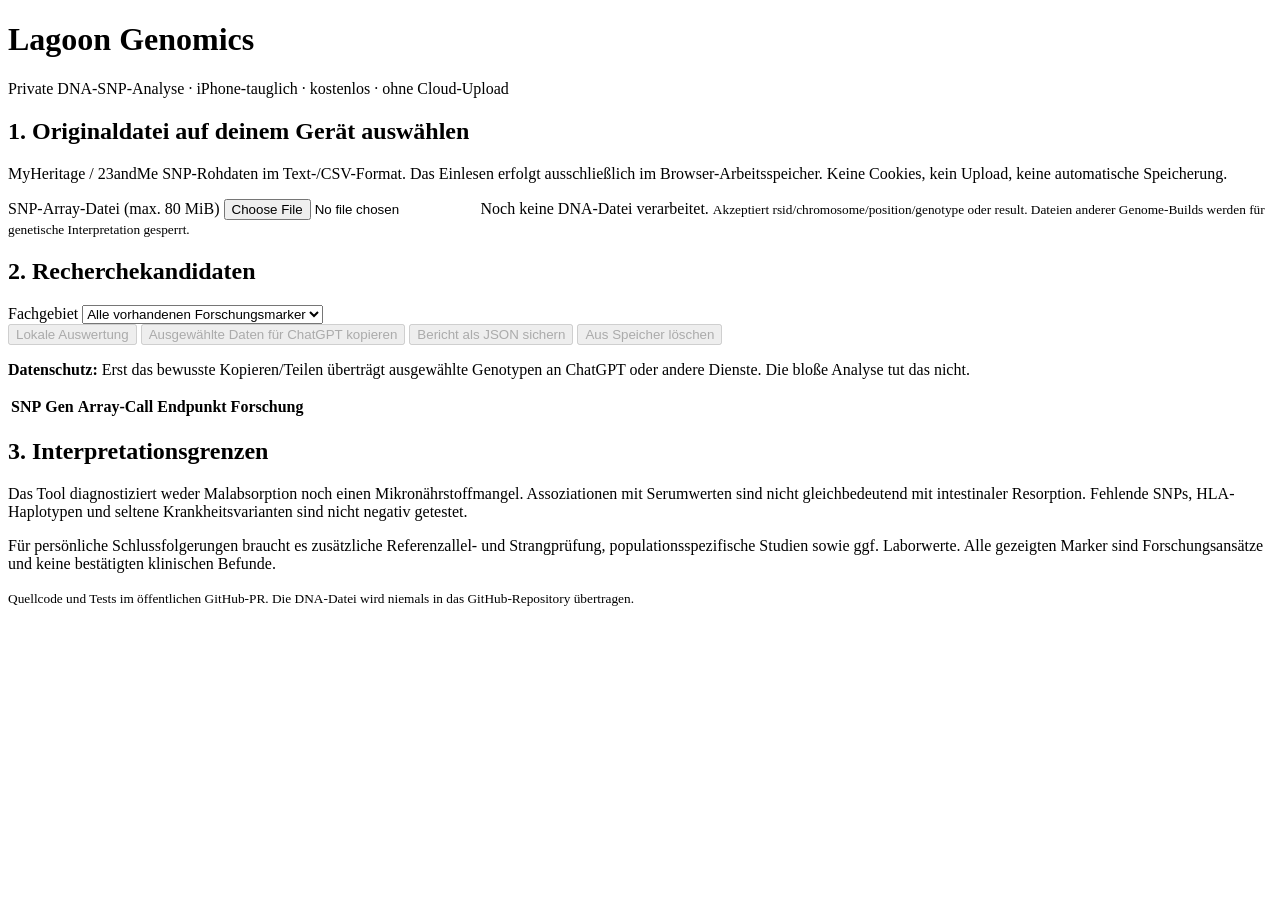
==== index.html @ 58104612 "Deploy isolated zero-cost, no-genotype, browser-only Lagoon DNA PWA site" ====
<!doctype html>
<html lang="de">
<head>
<meta charset="utf-8"><meta name="viewport" content="width=device-width, initial-scale=1, viewport-fit=cover">
<meta name="referrer" content="no-referrer"><meta name="color-scheme" content="light dark">
<meta http-equiv="Content-Security-Policy" content="default-src 'none'; script-src 'self'; style-src 'self'; connect-src 'none'; img-src 'self'; manifest-src 'self'; base-uri 'none'; form-action 'none'; object-src 'none'; frame-ancestors 'none'">
<title>Lagoon Genomics — private SNP Explorer</title>
<link rel="manifest" href="./manifest.webmanifest">
<style>
:root{font-family:system-ui,-apple-system,sans-serif;color-scheme:light dark}
*{box-sizing:border-box}body{max-width:850px;margin:auto;padding:16px 16px 80px;line-height:1.5}
h1{font-size:1.65rem;line-height:1.2}h2{font-size:1.12rem}
main{display:grid;gap:16px}.panel{border:1px solid #9997;border-radius:13px;padding:16px}
small,.sub{opacity:.78}label{display:block;margin:8px 0;font-weight:600}
button,select,input[type=file]{font:inherit;max-width:100%}button,select{padding:10px 12px;border-radius:8px;border:1px solid #9997}
button{cursor:pointer}button:disabled{opacity:.35}button.primary{background:#154d84;color:#fff;border-color:#154d84}
.actions{display:flex;flex-wrap:wrap;gap:8px;margin-top:12px}
output{display:block;white-space:pre-wrap;overflow-wrap:anywhere}
progress{width:100%;height:14px}ul{padding-left:20px}
table{width:100%;border-collapse:collapse;font-size:.89rem}
th,td{padding:9px 5px;border-bottom:1px solid #8885;text-align:left;overflow-wrap:anywhere}
table td:nth-child(1){font-family:ui-monospace,monospace}
.scroller{overflow-x:auto}th{font-weight:700}
.warn{border-left:4px solid #ba6b1d;padding-left:12px}
#notice{min-height:2em}a{color:inherit}
@media(prefers-color-scheme:dark){button.primary{background:#307cc2}}
</style>
</head>
<body>
<header><h1>Lagoon Genomics</h1><p class="sub">Private DNA-SNP-Analyse · iPhone-tauglich · kostenlos · ohne Cloud-Upload</p></header>
<main>
<section class="panel">
<h2>1. Originaldatei auf deinem Gerät auswählen</h2>
<p>MyHeritage / 23andMe SNP-Rohdaten im Text-/CSV-Format. Das Einlesen erfolgt ausschließlich im Browser-Arbeitsspeicher. Keine Cookies, kein Upload, keine automatische Speicherung.</p>
<label for="raw">SNP-Array-Datei (max. 80 MiB)</label>
<input id="raw" type="file" accept=".txt,.tsv,.csv,text/plain,text/csv">
<progress id="progress" value="0" max="100" hidden></progress>
<output id="notice" role="status" aria-live="polite">Noch keine DNA-Datei verarbeitet.</output>
<small>Akzeptiert rsid/chromosome/position/genotype oder result. Dateien anderer Genome-Builds werden für genetische Interpretation gesperrt.</small>
</section>
<section class="panel">
<h2>2. Recherchekandidaten</h2>
<label for="nutrient">Fachgebiet</label>
<select id="nutrient"><option value="all">Alle vorhandenen Forschungsmarker</option>
<option value="b12">Vitamin B12</option><option value="iron">Eisen</option>
<option value="vitamin_d">Vitamin D</option><option value="folate">Folat</option>
<option value="lactose">Laktase</option></select>
<div class="actions"><button class="primary" id="analyze" disabled>Lokale Auswertung</button>
<button id="copy" disabled>Ausgewählte Daten für ChatGPT kopieren</button>
<button id="save" disabled>Bericht als JSON sichern</button>
<button id="erase" disabled>Aus Speicher löschen</button></div>
<p class="warn"><strong>Datenschutz:</strong> Erst das bewusste Kopieren/Teilen überträgt ausgewählte Genotypen an ChatGPT oder andere Dienste. Die bloße Analyse tut das nicht.</p>
<output id="summary"></output>
<div class="scroller"><table><thead><tr><th>SNP</th><th>Gen</th><th>Array-Call</th><th>Endpunkt</th><th>Forschung</th></tr></thead>
<tbody id="results"></tbody></table></div>
</section>
<section class="panel">
<h2>3. Interpretationsgrenzen</h2>
<p>Das Tool diagnostiziert weder Malabsorption noch einen Mikronährstoffmangel. Assoziationen mit Serumwerten sind nicht gleichbedeutend mit intestinaler Resorption. Fehlende SNPs, HLA-Haplotypen und seltene Krankheitsvarianten sind nicht negativ getestet.</p>
<p>Für persönliche Schlussfolgerungen braucht es zusätzliche Referenzallel- und Strangprüfung, populationsspezifische Studien sowie ggf. Laborwerte. Alle gezeigten Marker sind Forschungsansätze und keine bestätigten klinischen Befunde.</p>
<small>Quellcode und Tests im öffentlichen GitHub-PR. Die DNA-Datei wird niemals in das GitHub-Repository übertragen.</small>
</section>
</main>
<script type="module" src="./app.js"></script>
</body></html>
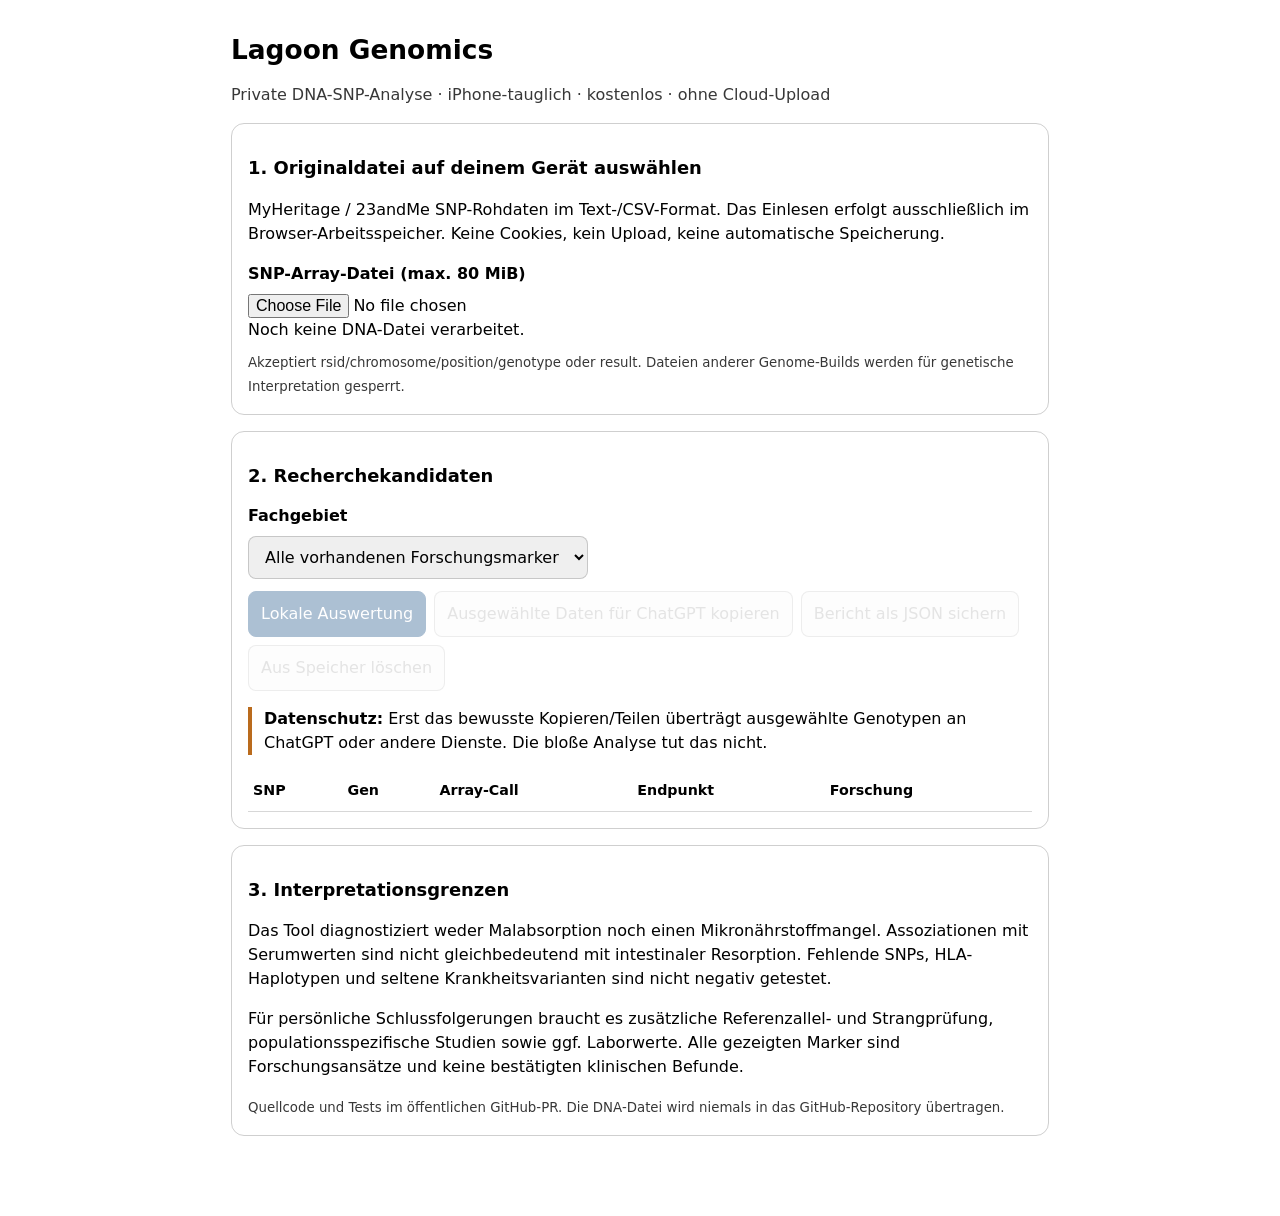
==== commit fc348bc0: "Publish CSP-correct private iPhone PWA assets only (no genotype data)" ====
--- a/index.html
+++ b/index.html
@@ -6,25 +6,7 @@
 <meta http-equiv="Content-Security-Policy" content="default-src 'none'; script-src 'self'; style-src 'self'; connect-src 'none'; img-src 'self'; manifest-src 'self'; base-uri 'none'; form-action 'none'; object-src 'none'; frame-ancestors 'none'">
 <title>Lagoon Genomics — private SNP Explorer</title>
 <link rel="manifest" href="./manifest.webmanifest">
-<style>
-:root{font-family:system-ui,-apple-system,sans-serif;color-scheme:light dark}
-*{box-sizing:border-box}body{max-width:850px;margin:auto;padding:16px 16px 80px;line-height:1.5}
-h1{font-size:1.65rem;line-height:1.2}h2{font-size:1.12rem}
-main{display:grid;gap:16px}.panel{border:1px solid #9997;border-radius:13px;padding:16px}
-small,.sub{opacity:.78}label{display:block;margin:8px 0;font-weight:600}
-button,select,input[type=file]{font:inherit;max-width:100%}button,select{padding:10px 12px;border-radius:8px;border:1px solid #9997}
-button{cursor:pointer}button:disabled{opacity:.35}button.primary{background:#154d84;color:#fff;border-color:#154d84}
-.actions{display:flex;flex-wrap:wrap;gap:8px;margin-top:12px}
-output{display:block;white-space:pre-wrap;overflow-wrap:anywhere}
-progress{width:100%;height:14px}ul{padding-left:20px}
-table{width:100%;border-collapse:collapse;font-size:.89rem}
-th,td{padding:9px 5px;border-bottom:1px solid #8885;text-align:left;overflow-wrap:anywhere}
-table td:nth-child(1){font-family:ui-monospace,monospace}
-.scroller{overflow-x:auto}th{font-weight:700}
-.warn{border-left:4px solid #ba6b1d;padding-left:12px}
-#notice{min-height:2em}a{color:inherit}
-@media(prefers-color-scheme:dark){button.primary{background:#307cc2}}
-</style>
+<link rel="stylesheet" href="./style.css">
 </head>
 <body>
 <header><h1>Lagoon Genomics</h1><p class="sub">Private DNA-SNP-Analyse · iPhone-tauglich · kostenlos · ohne Cloud-Upload</p></header>
--- a/style.css
+++ b/style.css
@@ -0,0 +1,18 @@
+
+:root{font-family:system-ui,-apple-system,sans-serif;color-scheme:light dark}
+*{box-sizing:border-box}body{max-width:850px;margin:auto;padding:16px 16px 80px;line-height:1.5}
+h1{font-size:1.65rem;line-height:1.2}h2{font-size:1.12rem}
+main{display:grid;gap:16px}.panel{border:1px solid #9997;border-radius:13px;padding:16px}
+small,.sub{opacity:.78}label{display:block;margin:8px 0;font-weight:600}
+button,select,input[type=file]{font:inherit;max-width:100%}button,select{padding:10px 12px;border-radius:8px;border:1px solid #9997}
+button{cursor:pointer}button:disabled{opacity:.35}button.primary{background:#154d84;color:#fff;border-color:#154d84}
+.actions{display:flex;flex-wrap:wrap;gap:8px;margin-top:12px}
+output{display:block;white-space:pre-wrap;overflow-wrap:anywhere}
+progress{width:100%;height:14px}ul{padding-left:20px}
+table{width:100%;border-collapse:collapse;font-size:.89rem}
+th,td{padding:9px 5px;border-bottom:1px solid #8885;text-align:left;overflow-wrap:anywhere}
+table td:nth-child(1){font-family:ui-monospace,monospace}
+.scroller{overflow-x:auto}th{font-weight:700}
+.warn{border-left:4px solid #ba6b1d;padding-left:12px}
+#notice{min-height:2em}a{color:inherit}
+@media(prefers-color-scheme:dark){button.primary{background:#307cc2}}
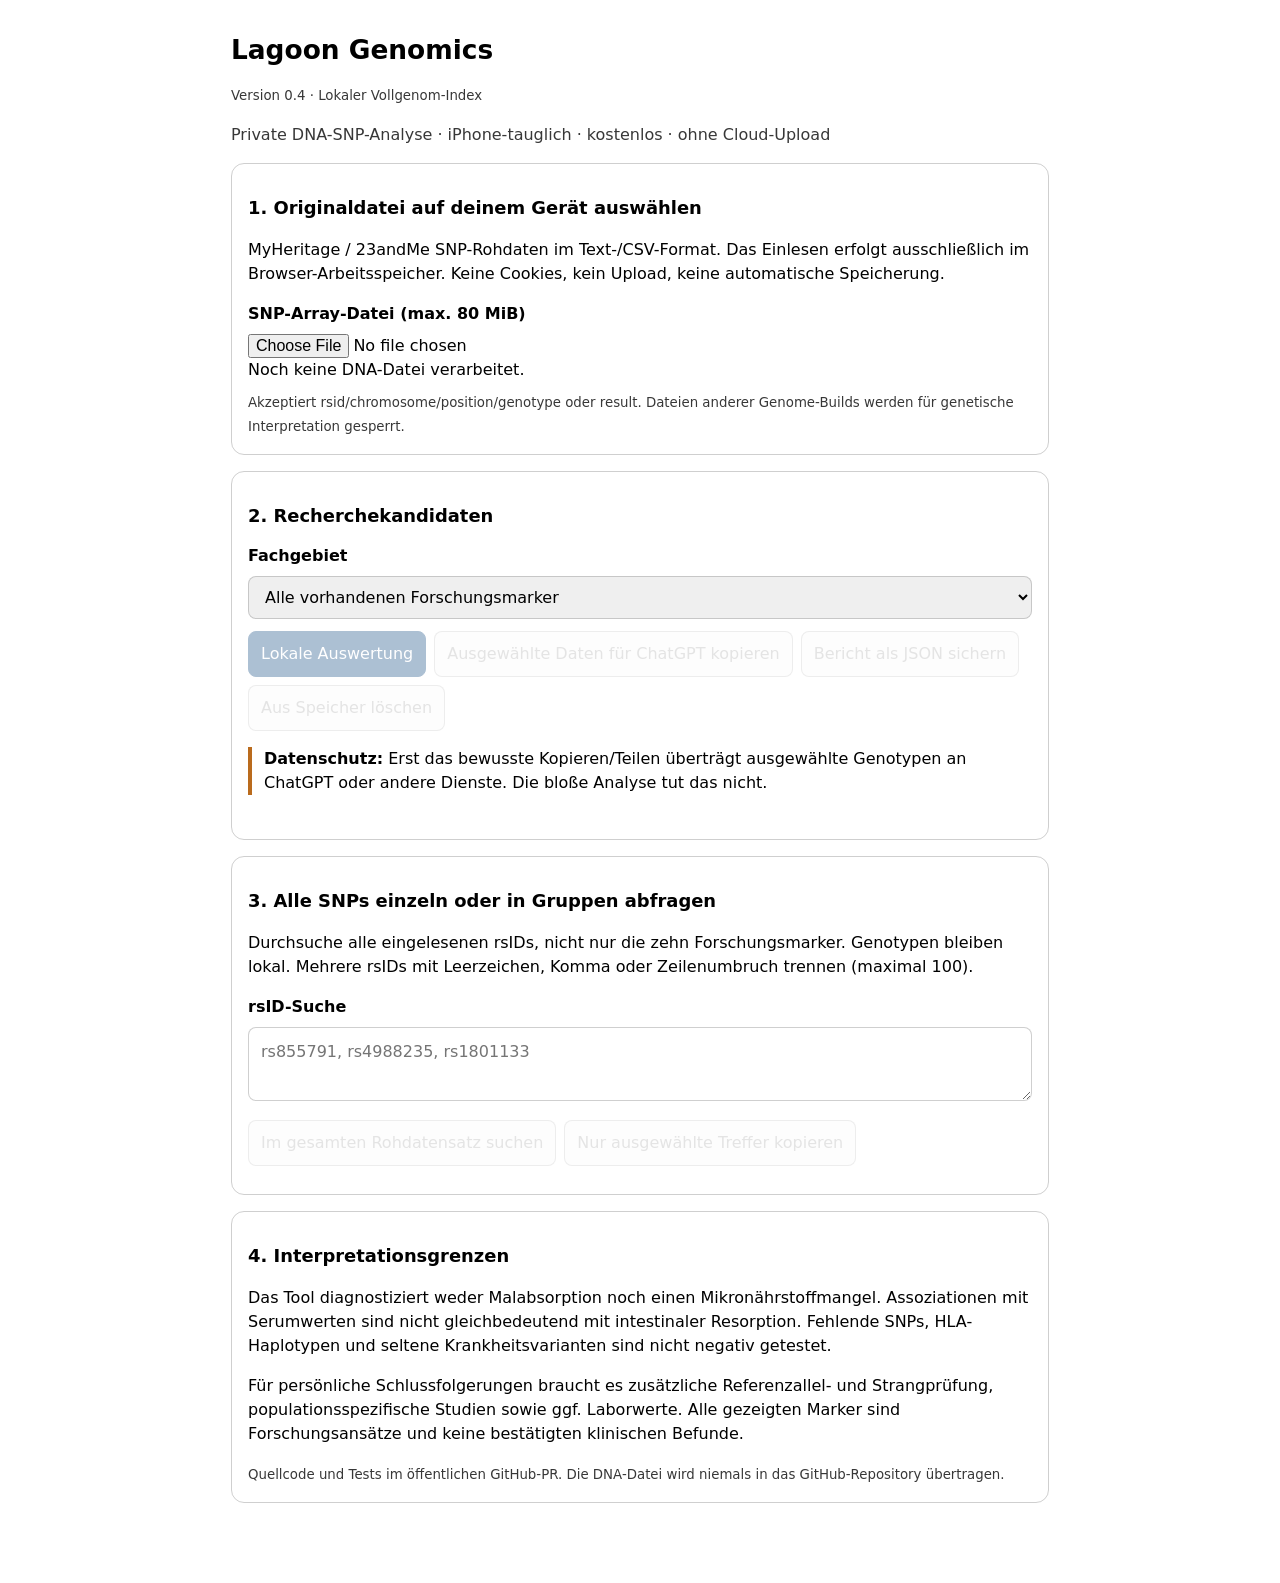
==== commit 80bd48c2: "Ship Lagoon DNA iPhone v0.4: readable cards, full-array local rsID search, QC rejection reasons" ====
--- a/index.html
+++ b/index.html
@@ -9,7 +9,7 @@
 <link rel="stylesheet" href="./style.css">
 </head>
 <body>
-<header><h1>Lagoon Genomics</h1><p class="sub">Private DNA-SNP-Analyse · iPhone-tauglich · kostenlos · ohne Cloud-Upload</p></header>
+<header><h1>Lagoon Genomics</h1><small class="version">Version 0.4 · Lokaler Vollgenom-Index</small><p class="sub">Private DNA-SNP-Analyse · iPhone-tauglich · kostenlos · ohne Cloud-Upload</p></header>
 <main>
 <section class="panel">
 <h2>1. Originaldatei auf deinem Gerät auswählen</h2>
@@ -18,6 +18,7 @@
 <input id="raw" type="file" accept=".txt,.tsv,.csv,text/plain,text/csv">
 <progress id="progress" value="0" max="100" hidden></progress>
 <output id="notice" role="status" aria-live="polite">Noch keine DNA-Datei verarbeitet.</output>
+<div id="qcDetails" class="qc-details" hidden></div>
 <small>Akzeptiert rsid/chromosome/position/genotype oder result. Dateien anderer Genome-Builds werden für genetische Interpretation gesperrt.</small>
 </section>
 <section class="panel">
@@ -33,11 +34,22 @@
 <button id="erase" disabled>Aus Speicher löschen</button></div>
 <p class="warn"><strong>Datenschutz:</strong> Erst das bewusste Kopieren/Teilen überträgt ausgewählte Genotypen an ChatGPT oder andere Dienste. Die bloße Analyse tut das nicht.</p>
 <output id="summary"></output>
-<div class="scroller"><table><thead><tr><th>SNP</th><th>Gen</th><th>Array-Call</th><th>Endpunkt</th><th>Forschung</th></tr></thead>
-<tbody id="results"></tbody></table></div>
+<div id="results" class="marker-list" role="list" aria-label="Forschungsmarker"></div>
 </section>
 <section class="panel">
-<h2>3. Interpretationsgrenzen</h2>
+<h2>3. Alle SNPs einzeln oder in Gruppen abfragen</h2>
+<p>Durchsuche alle eingelesenen rsIDs, nicht nur die zehn Forschungsmarker. Genotypen bleiben lokal. Mehrere rsIDs mit Leerzeichen, Komma oder Zeilenumbruch trennen (maximal 100).</p>
+<label for="rsSearch">rsID-Suche</label>
+<textarea id="rsSearch" rows="2" spellcheck="false" autocapitalize="none" placeholder="rs855791, rs4988235, rs1801133"></textarea>
+<div class="actions">
+<button id="lookup" disabled>Im gesamten Rohdatensatz suchen</button>
+<button id="copyLookup" disabled>Nur ausgewählte Treffer kopieren</button>
+</div>
+<output id="lookupSummary" role="status" aria-live="polite"></output>
+<div id="lookupResults" class="marker-list" role="list" aria-label="Individuelle SNP-Abfrage"></div>
+</section>
+<section class="panel">
+<h2>4. Interpretationsgrenzen</h2>
 <p>Das Tool diagnostiziert weder Malabsorption noch einen Mikronährstoffmangel. Assoziationen mit Serumwerten sind nicht gleichbedeutend mit intestinaler Resorption. Fehlende SNPs, HLA-Haplotypen und seltene Krankheitsvarianten sind nicht negativ getestet.</p>
 <p>Für persönliche Schlussfolgerungen braucht es zusätzliche Referenzallel- und Strangprüfung, populationsspezifische Studien sowie ggf. Laborwerte. Alle gezeigten Marker sind Forschungsansätze und keine bestätigten klinischen Befunde.</p>
 <small>Quellcode und Tests im öffentlichen GitHub-PR. Die DNA-Datei wird niemals in das GitHub-Repository übertragen.</small>
--- a/style.css
+++ b/style.css
@@ -16,3 +16,26 @@
 .warn{border-left:4px solid #ba6b1d;padding-left:12px}
 #notice{min-height:2em}a{color:inherit}
 @media(prefers-color-scheme:dark){button.primary{background:#307cc2}}
+
+/* iPhone layout: stacked findings instead of narrow five-column table */
+body{width:100%;overflow-x:hidden}
+main,.panel,.marker-list{min-width:0}
+input[type=file],select,textarea{max-width:100%;width:100%}
+textarea{font:inherit;resize:vertical;border-radius:8px;padding:12px;border:1px solid #9997}
+.actions button{max-width:100%;min-height:44px}
+.marker-list{display:grid;grid-template-columns:1fr;gap:10px;margin-top:12px}
+.marker-card{min-width:0;border:1px solid #7775;border-radius:11px;padding:13px;display:grid;gap:8px}
+.marker-top{display:flex;justify-content:space-between;align-items:center;gap:8px;flex-wrap:wrap}
+.marker-title{font-size:1rem;font-weight:700;margin:0;overflow-wrap:normal;word-break:normal}
+.marker-title code{white-space:nowrap}
+.marker-gene{color:inherit;opacity:.76;font-weight:500;margin-left:8px}
+.marker-gt{padding:3px 9px;border-radius:99px;background:#8883;font-size:.8rem}
+.marker-desc{font-size:.9rem;overflow-wrap:break-word}
+.marker-meta{font-size:.79rem;opacity:.8;overflow-wrap:break-word}
+.marker-card a{font-size:.86rem;overflow-wrap:normal;white-space:normal}
+.marker-actions{display:flex;gap:14px;flex-wrap:wrap}
+.qc-details{margin-top:10px;border-top:1px solid #7775;padding-top:10px}
+.qc-details dl{display:grid;grid-template-columns:minmax(0,1fr) auto;gap:4px 10px;margin:0;font-size:.88rem}
+.qc-details dt,.qc-details dd{margin:0}
+.qc-details dd{text-align:right;font-variant-numeric:tabular-nums}
+@media(min-width:720px){.marker-list{grid-template-columns:repeat(2,minmax(0,1fr))}}
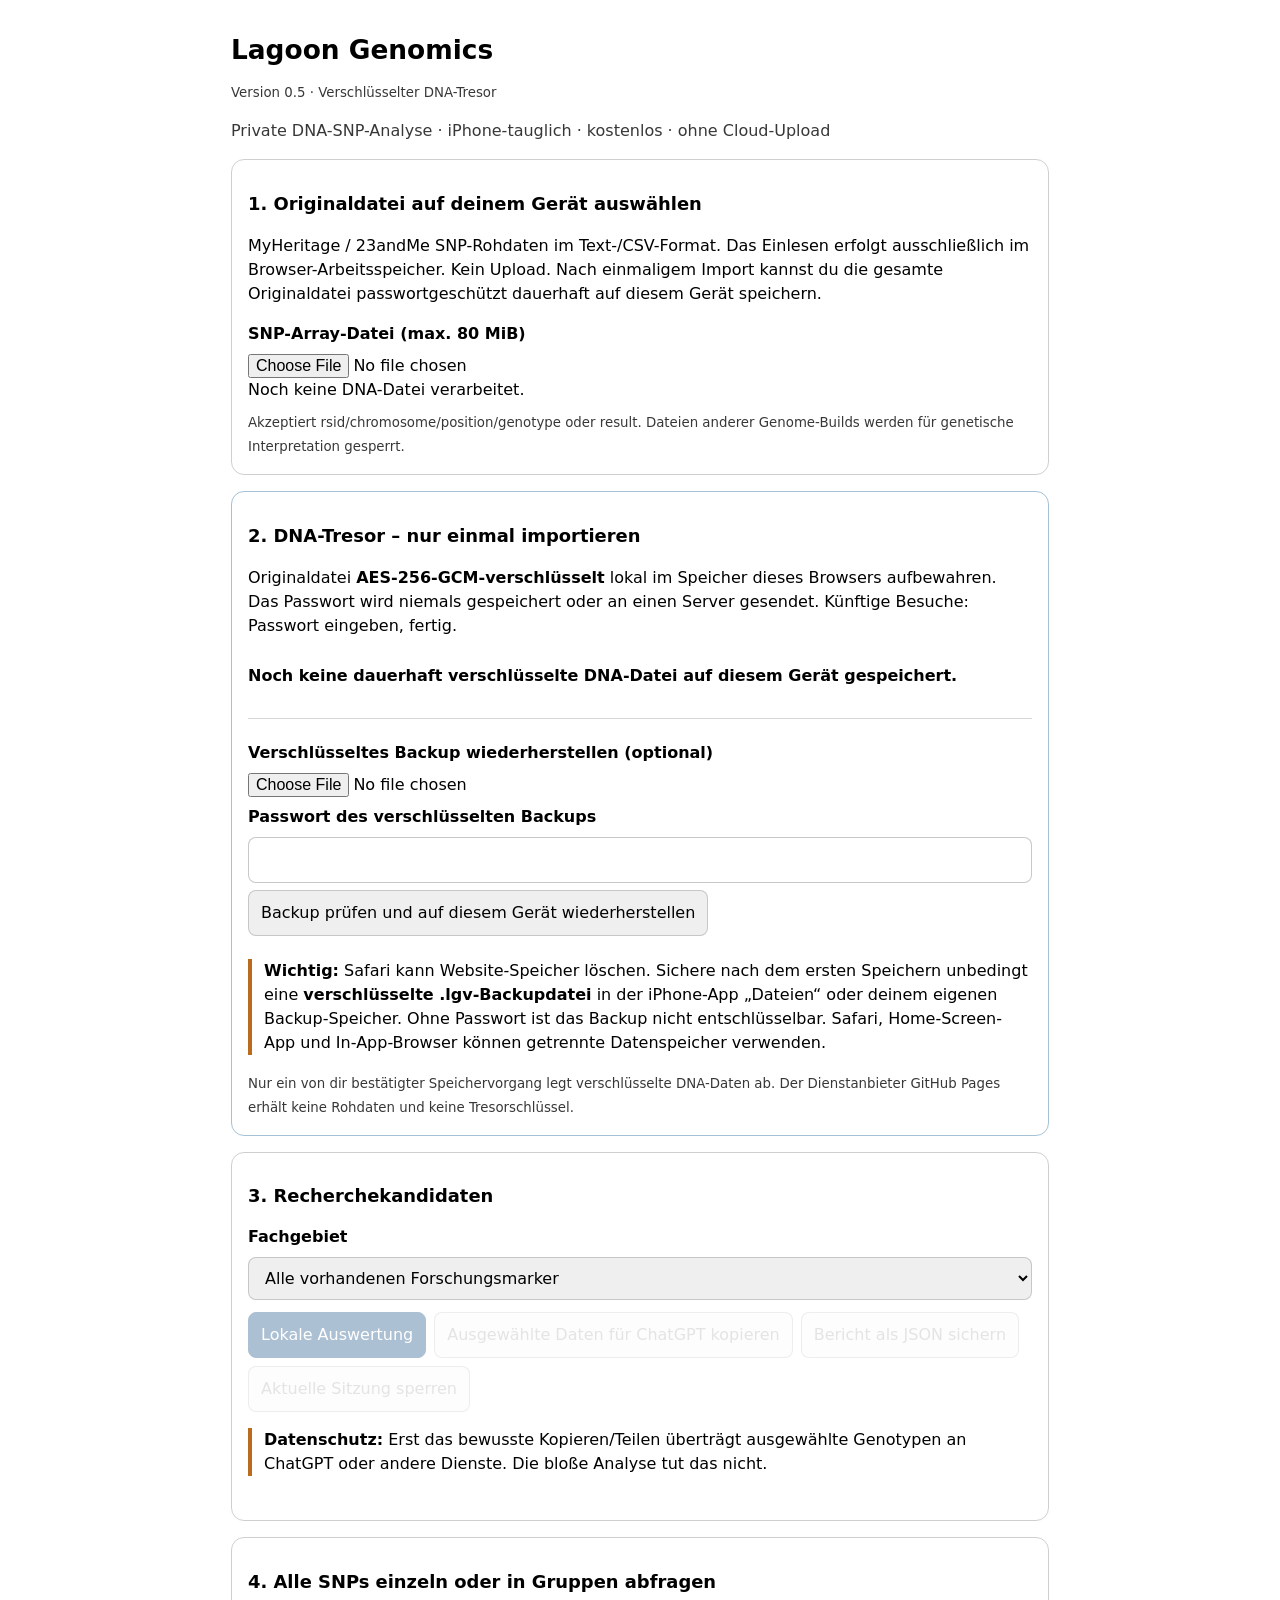
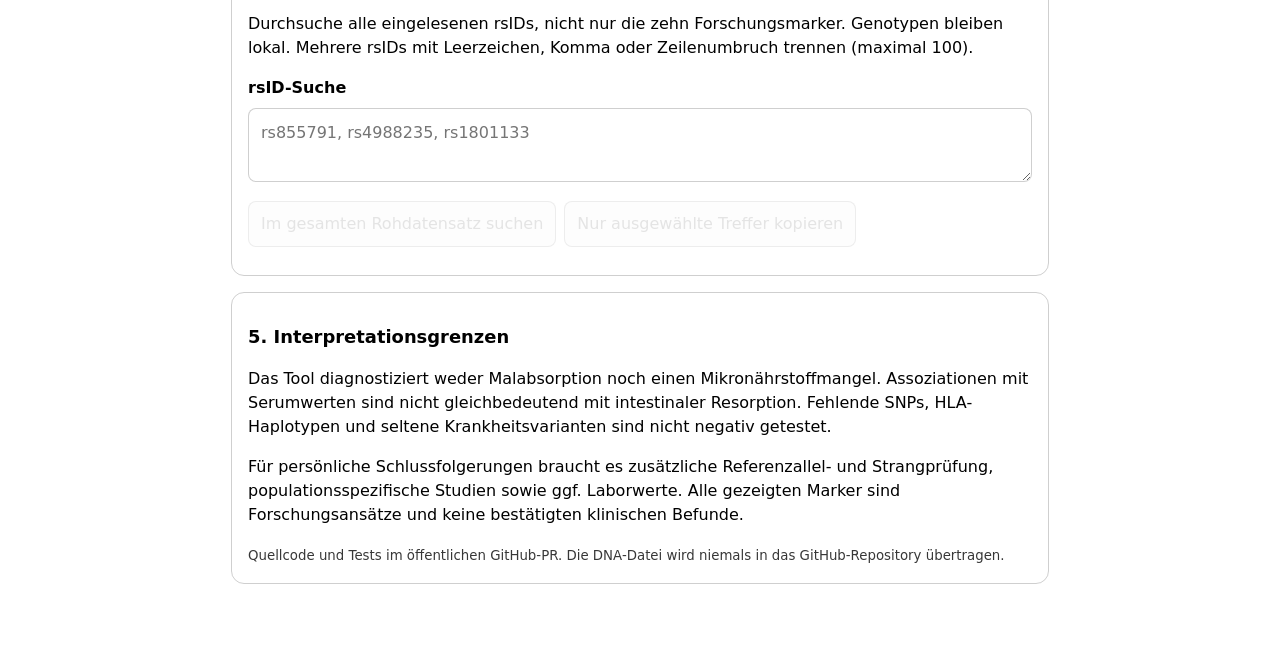
==== commit a681097e: "Publish iPhone V0.5 encrypted local genome vault and portable AES-GCM backup" ====
--- a/index.html
+++ b/index.html
@@ -6,14 +6,14 @@
 <meta http-equiv="Content-Security-Policy" content="default-src 'none'; script-src 'self'; style-src 'self'; connect-src 'none'; img-src 'self'; manifest-src 'self'; base-uri 'none'; form-action 'none'; object-src 'none'; frame-ancestors 'none'">
 <title>Lagoon Genomics — private SNP Explorer</title>
 <link rel="manifest" href="./manifest.webmanifest">
-<link rel="stylesheet" href="./style.css">
+<link rel="stylesheet" href="./style.css?v=6">
 </head>
 <body>
-<header><h1>Lagoon Genomics</h1><small class="version">Version 0.4 · Lokaler Vollgenom-Index</small><p class="sub">Private DNA-SNP-Analyse · iPhone-tauglich · kostenlos · ohne Cloud-Upload</p></header>
+<header><h1>Lagoon Genomics</h1><small class="version">Version 0.5 · Verschlüsselter DNA-Tresor</small><p class="sub">Private DNA-SNP-Analyse · iPhone-tauglich · kostenlos · ohne Cloud-Upload</p></header>
 <main>
 <section class="panel">
 <h2>1. Originaldatei auf deinem Gerät auswählen</h2>
-<p>MyHeritage / 23andMe SNP-Rohdaten im Text-/CSV-Format. Das Einlesen erfolgt ausschließlich im Browser-Arbeitsspeicher. Keine Cookies, kein Upload, keine automatische Speicherung.</p>
+<p>MyHeritage / 23andMe SNP-Rohdaten im Text-/CSV-Format. Das Einlesen erfolgt ausschließlich im Browser-Arbeitsspeicher. Kein Upload. Nach einmaligem Import kannst du die gesamte Originaldatei passwortgeschützt dauerhaft auf diesem Gerät speichern.</p>
 <label for="raw">SNP-Array-Datei (max. 80 MiB)</label>
 <input id="raw" type="file" accept=".txt,.tsv,.csv,text/plain,text/csv">
 <progress id="progress" value="0" max="100" hidden></progress>
@@ -21,8 +21,38 @@
 <div id="qcDetails" class="qc-details" hidden></div>
 <small>Akzeptiert rsid/chromosome/position/genotype oder result. Dateien anderer Genome-Builds werden für genetische Interpretation gesperrt.</small>
 </section>
+<section class="panel vault-panel" aria-labelledby="vault-heading">
+<h2 id="vault-heading">2. DNA-Tresor – nur einmal importieren</h2>
+<p>Originaldatei <strong>AES-256-GCM-verschlüsselt</strong> lokal im Speicher dieses Browsers aufbewahren. Das Passwort wird niemals gespeichert oder an einen Server gesendet. Künftige Besuche: Passwort eingeben, fertig.</p>
+<output id="vaultStatus" role="status" aria-live="polite">Prüfe, ob bereits eine verschlüsselte DNA-Datei gespeichert wurde …</output>
+<div id="vaultSavePanel" hidden>
+  <label for="vaultPassword">Neues Tresor-Passwort (mindestens 16 Zeichen)</label>
+  <input id="vaultPassword" type="password" minlength="16" maxlength="512" autocomplete="new-password" spellcheck="false">
+  <label for="vaultPasswordRepeat">Passwort wiederholen</label>
+  <input id="vaultPasswordRepeat" type="password" minlength="16" maxlength="512" autocomplete="new-password" spellcheck="false">
+  <button id="saveVault" class="primary" disabled>Originaldatei verschlüsselt auf diesem Gerät speichern</button>
+</div>
+<div id="vaultExistingPanel" hidden>
+  <label for="unlockPassword">Tresor entsperren</label>
+  <input id="unlockPassword" type="password" autocomplete="off" spellcheck="false">
+  <div class="actions">
+  <button id="unlockVault" class="primary">Gespeicherte DNA ohne neuen Import öffnen</button>
+  <button id="backupVault">Verschlüsseltes Backup in „Dateien“ sichern</button>
+  <button id="deleteVault">Lokalen Tresor endgültig löschen</button>
+  </div>
+</div>
+<div class="vault-restore">
+  <label for="restoreFile">Verschlüsseltes Backup wiederherstellen (optional)</label>
+  <input type="file" id="restoreFile" accept=".lgv,application/octet-stream">
+  <label for="restorePassword">Passwort des verschlüsselten Backups</label>
+  <input type="password" id="restorePassword" autocomplete="off" spellcheck="false">
+  <button id="restoreVault">Backup prüfen und auf diesem Gerät wiederherstellen</button>
+</div>
+<p class="warn"><strong>Wichtig:</strong> Safari kann Website-Speicher löschen. Sichere nach dem ersten Speichern unbedingt eine <strong>verschlüsselte .lgv-Backupdatei</strong> in der iPhone-App „Dateien“ oder deinem eigenen Backup-Speicher. Ohne Passwort ist das Backup nicht entschlüsselbar. Safari, Home-Screen-App und In-App-Browser können getrennte Datenspeicher verwenden.</p>
+<small>Nur ein von dir bestätigter Speichervorgang legt verschlüsselte DNA-Daten ab. Der Dienstanbieter GitHub Pages erhält keine Rohdaten und keine Tresorschlüssel.</small>
+</section>
 <section class="panel">
-<h2>2. Recherchekandidaten</h2>
+<h2>3. Recherchekandidaten</h2>
 <label for="nutrient">Fachgebiet</label>
 <select id="nutrient"><option value="all">Alle vorhandenen Forschungsmarker</option>
 <option value="b12">Vitamin B12</option><option value="iron">Eisen</option>
@@ -31,13 +61,13 @@
 <div class="actions"><button class="primary" id="analyze" disabled>Lokale Auswertung</button>
 <button id="copy" disabled>Ausgewählte Daten für ChatGPT kopieren</button>
 <button id="save" disabled>Bericht als JSON sichern</button>
-<button id="erase" disabled>Aus Speicher löschen</button></div>
+<button id="erase" disabled>Aktuelle Sitzung sperren</button></div>
 <p class="warn"><strong>Datenschutz:</strong> Erst das bewusste Kopieren/Teilen überträgt ausgewählte Genotypen an ChatGPT oder andere Dienste. Die bloße Analyse tut das nicht.</p>
 <output id="summary"></output>
 <div id="results" class="marker-list" role="list" aria-label="Forschungsmarker"></div>
 </section>
 <section class="panel">
-<h2>3. Alle SNPs einzeln oder in Gruppen abfragen</h2>
+<h2>4. Alle SNPs einzeln oder in Gruppen abfragen</h2>
 <p>Durchsuche alle eingelesenen rsIDs, nicht nur die zehn Forschungsmarker. Genotypen bleiben lokal. Mehrere rsIDs mit Leerzeichen, Komma oder Zeilenumbruch trennen (maximal 100).</p>
 <label for="rsSearch">rsID-Suche</label>
 <textarea id="rsSearch" rows="2" spellcheck="false" autocapitalize="none" placeholder="rs855791, rs4988235, rs1801133"></textarea>
@@ -49,11 +79,11 @@
 <div id="lookupResults" class="marker-list" role="list" aria-label="Individuelle SNP-Abfrage"></div>
 </section>
 <section class="panel">
-<h2>4. Interpretationsgrenzen</h2>
+<h2>5. Interpretationsgrenzen</h2>
 <p>Das Tool diagnostiziert weder Malabsorption noch einen Mikronährstoffmangel. Assoziationen mit Serumwerten sind nicht gleichbedeutend mit intestinaler Resorption. Fehlende SNPs, HLA-Haplotypen und seltene Krankheitsvarianten sind nicht negativ getestet.</p>
 <p>Für persönliche Schlussfolgerungen braucht es zusätzliche Referenzallel- und Strangprüfung, populationsspezifische Studien sowie ggf. Laborwerte. Alle gezeigten Marker sind Forschungsansätze und keine bestätigten klinischen Befunde.</p>
 <small>Quellcode und Tests im öffentlichen GitHub-PR. Die DNA-Datei wird niemals in das GitHub-Repository übertragen.</small>
 </section>
 </main>
-<script type="module" src="./app.js"></script>
+<script type="module" src="./app.js?v=6"></script>
 </body></html>
--- a/style.css
+++ b/style.css
@@ -39,3 +39,12 @@
 .qc-details dt,.qc-details dd{margin:0}
 .qc-details dd{text-align:right;font-variant-numeric:tabular-nums}
 @media(min-width:720px){.marker-list{grid-template-columns:repeat(2,minmax(0,1fr))}}
+
+.vault-panel{border-color:#387aa675}
+.vault-panel output{padding:10px 0;font-weight:600}
+.vault-panel input[type=password],.vault-panel input[type=file]{display:block;width:100%;min-width:0}
+.vault-panel input[type=password]{font:inherit;min-height:46px;border:1px solid #9998;border-radius:8px;padding:10px 12px}
+.vault-panel button{margin:7px 0}
+.vault-restore{margin-top:20px;padding-top:14px;border-top:1px solid #8885}
+.vault-panel [hidden]{display:none!important}
+.version{display:block;margin-top:5px}
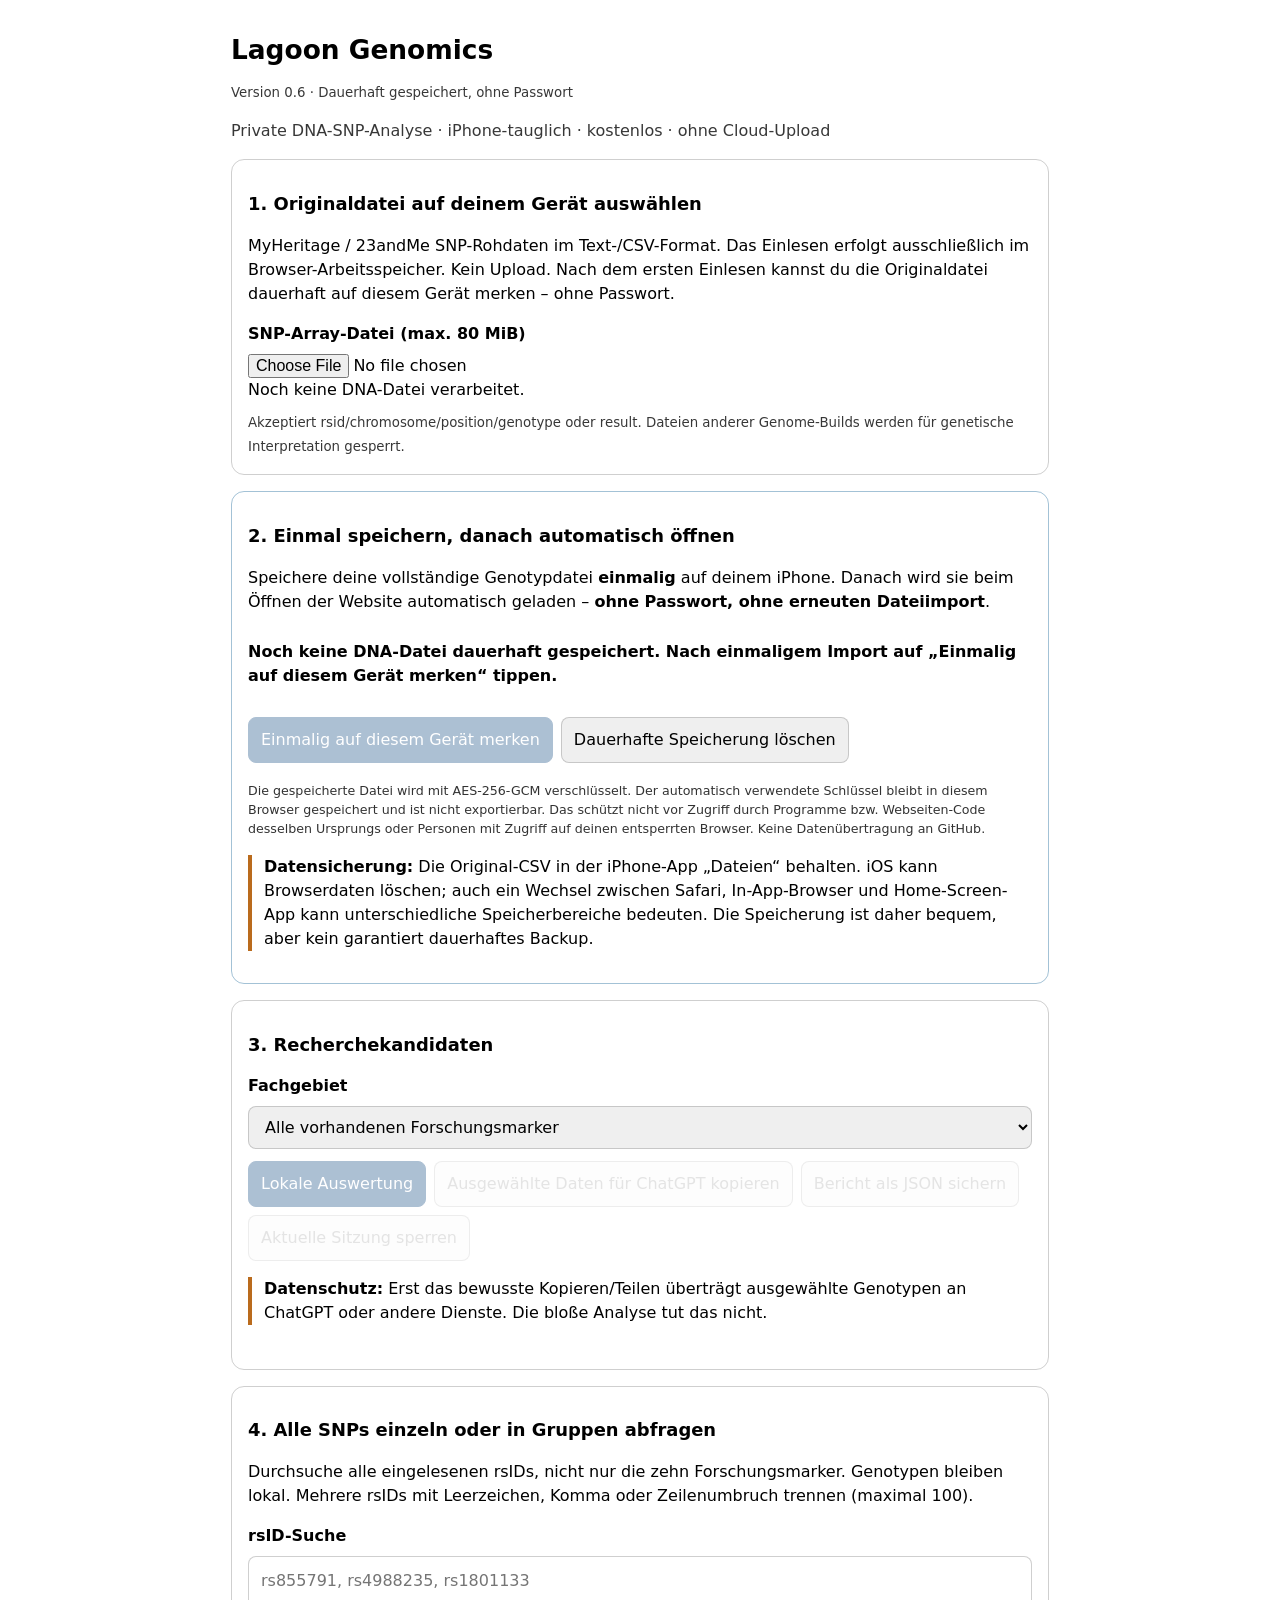
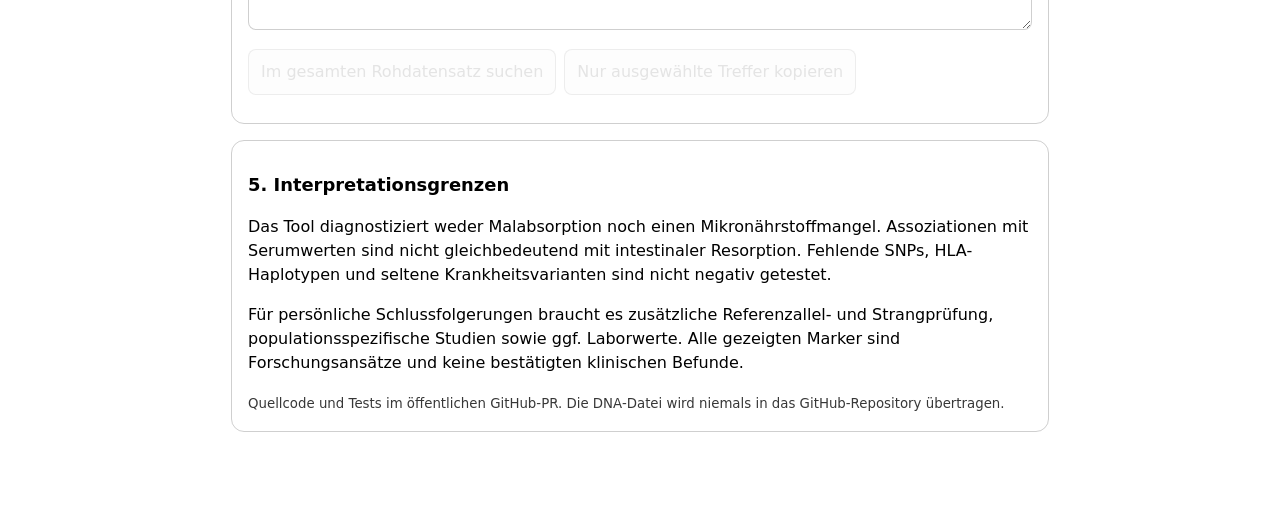
==== commit d98c09f6: "Replace iPhone password vault with opt-in device-only auto-unlock (no passwords, no reimport)" ====
--- a/index.html
+++ b/index.html
@@ -6,14 +6,14 @@
 <meta http-equiv="Content-Security-Policy" content="default-src 'none'; script-src 'self'; style-src 'self'; connect-src 'none'; img-src 'self'; manifest-src 'self'; base-uri 'none'; form-action 'none'; object-src 'none'; frame-ancestors 'none'">
 <title>Lagoon Genomics — private SNP Explorer</title>
 <link rel="manifest" href="./manifest.webmanifest">
-<link rel="stylesheet" href="./style.css?v=6">
+<link rel="stylesheet" href="./style.css?v=7">
 </head>
 <body>
-<header><h1>Lagoon Genomics</h1><small class="version">Version 0.5 · Verschlüsselter DNA-Tresor</small><p class="sub">Private DNA-SNP-Analyse · iPhone-tauglich · kostenlos · ohne Cloud-Upload</p></header>
+<header><h1>Lagoon Genomics</h1><small class="version">Version 0.6 · Dauerhaft gespeichert, ohne Passwort</small><p class="sub">Private DNA-SNP-Analyse · iPhone-tauglich · kostenlos · ohne Cloud-Upload</p></header>
 <main>
 <section class="panel">
 <h2>1. Originaldatei auf deinem Gerät auswählen</h2>
-<p>MyHeritage / 23andMe SNP-Rohdaten im Text-/CSV-Format. Das Einlesen erfolgt ausschließlich im Browser-Arbeitsspeicher. Kein Upload. Nach einmaligem Import kannst du die gesamte Originaldatei passwortgeschützt dauerhaft auf diesem Gerät speichern.</p>
+<p>MyHeritage / 23andMe SNP-Rohdaten im Text-/CSV-Format. Das Einlesen erfolgt ausschließlich im Browser-Arbeitsspeicher. Kein Upload. Nach dem ersten Einlesen kannst du die Originaldatei dauerhaft auf diesem Gerät merken – ohne Passwort.</p>
 <label for="raw">SNP-Array-Datei (max. 80 MiB)</label>
 <input id="raw" type="file" accept=".txt,.tsv,.csv,text/plain,text/csv">
 <progress id="progress" value="0" max="100" hidden></progress>
@@ -22,34 +22,15 @@
 <small>Akzeptiert rsid/chromosome/position/genotype oder result. Dateien anderer Genome-Builds werden für genetische Interpretation gesperrt.</small>
 </section>
 <section class="panel vault-panel" aria-labelledby="vault-heading">
-<h2 id="vault-heading">2. DNA-Tresor – nur einmal importieren</h2>
-<p>Originaldatei <strong>AES-256-GCM-verschlüsselt</strong> lokal im Speicher dieses Browsers aufbewahren. Das Passwort wird niemals gespeichert oder an einen Server gesendet. Künftige Besuche: Passwort eingeben, fertig.</p>
-<output id="vaultStatus" role="status" aria-live="polite">Prüfe, ob bereits eine verschlüsselte DNA-Datei gespeichert wurde …</output>
-<div id="vaultSavePanel" hidden>
-  <label for="vaultPassword">Neues Tresor-Passwort (mindestens 16 Zeichen)</label>
-  <input id="vaultPassword" type="password" minlength="16" maxlength="512" autocomplete="new-password" spellcheck="false">
-  <label for="vaultPasswordRepeat">Passwort wiederholen</label>
-  <input id="vaultPasswordRepeat" type="password" minlength="16" maxlength="512" autocomplete="new-password" spellcheck="false">
-  <button id="saveVault" class="primary" disabled>Originaldatei verschlüsselt auf diesem Gerät speichern</button>
+<h2 id="vault-heading">2. Einmal speichern, danach automatisch öffnen</h2>
+<p>Speichere deine vollständige Genotypdatei <strong>einmalig</strong> auf deinem iPhone. Danach wird sie beim Öffnen der Website automatisch geladen – <strong>ohne Passwort, ohne erneuten Dateiimport</strong>.</p>
+<output id="vaultStatus" role="status" aria-live="polite">Prüfe lokal gespeicherte DNA-Datei …</output>
+<div class="actions">
+<button id="rememberGenome" class="primary" disabled>Einmalig auf diesem Gerät merken</button>
+<button id="forgetGenome">Dauerhafte Speicherung löschen</button>
 </div>
-<div id="vaultExistingPanel" hidden>
-  <label for="unlockPassword">Tresor entsperren</label>
-  <input id="unlockPassword" type="password" autocomplete="off" spellcheck="false">
-  <div class="actions">
-  <button id="unlockVault" class="primary">Gespeicherte DNA ohne neuen Import öffnen</button>
-  <button id="backupVault">Verschlüsseltes Backup in „Dateien“ sichern</button>
-  <button id="deleteVault">Lokalen Tresor endgültig löschen</button>
-  </div>
-</div>
-<div class="vault-restore">
-  <label for="restoreFile">Verschlüsseltes Backup wiederherstellen (optional)</label>
-  <input type="file" id="restoreFile" accept=".lgv,application/octet-stream">
-  <label for="restorePassword">Passwort des verschlüsselten Backups</label>
-  <input type="password" id="restorePassword" autocomplete="off" spellcheck="false">
-  <button id="restoreVault">Backup prüfen und auf diesem Gerät wiederherstellen</button>
-</div>
-<p class="warn"><strong>Wichtig:</strong> Safari kann Website-Speicher löschen. Sichere nach dem ersten Speichern unbedingt eine <strong>verschlüsselte .lgv-Backupdatei</strong> in der iPhone-App „Dateien“ oder deinem eigenen Backup-Speicher. Ohne Passwort ist das Backup nicht entschlüsselbar. Safari, Home-Screen-App und In-App-Browser können getrennte Datenspeicher verwenden.</p>
-<small>Nur ein von dir bestätigter Speichervorgang legt verschlüsselte DNA-Daten ab. Der Dienstanbieter GitHub Pages erhält keine Rohdaten und keine Tresorschlüssel.</small>
+<p class="marker-meta">Die gespeicherte Datei wird mit AES-256-GCM verschlüsselt. Der automatisch verwendete Schlüssel bleibt in diesem Browser gespeichert und ist nicht exportierbar. Das schützt nicht vor Zugriff durch Programme bzw. Webseiten-Code desselben Ursprungs oder Personen mit Zugriff auf deinen entsperrten Browser. Keine Datenübertragung an GitHub.</p>
+<p class="warn"><strong>Datensicherung:</strong> Die Original-CSV in der iPhone-App „Dateien“ behalten. iOS kann Browserdaten löschen; auch ein Wechsel zwischen Safari, In-App-Browser und Home-Screen-App kann unterschiedliche Speicherbereiche bedeuten. Die Speicherung ist daher bequem, aber kein garantiert dauerhaftes Backup.</p>
 </section>
 <section class="panel">
 <h2>3. Recherchekandidaten</h2>
@@ -85,5 +66,5 @@
 <small>Quellcode und Tests im öffentlichen GitHub-PR. Die DNA-Datei wird niemals in das GitHub-Repository übertragen.</small>
 </section>
 </main>
-<script type="module" src="./app.js?v=6"></script>
+<script type="module" src="./app.js?v=7"></script>
 </body></html>
--- a/style.css
+++ b/style.css
@@ -42,8 +42,8 @@
 
 .vault-panel{border-color:#387aa675}
 .vault-panel output{padding:10px 0;font-weight:600}
-.vault-panel input[type=password],.vault-panel input[type=file]{display:block;width:100%;min-width:0}
-.vault-panel input[type=password]{font:inherit;min-height:46px;border:1px solid #9998;border-radius:8px;padding:10px 12px}
+.vault-panel input[type=file]{display:block;width:100%;min-width:0}
+
 .vault-panel button{margin:7px 0}
 .vault-restore{margin-top:20px;padding-top:14px;border-top:1px solid #8885}
 .vault-panel [hidden]{display:none!important}
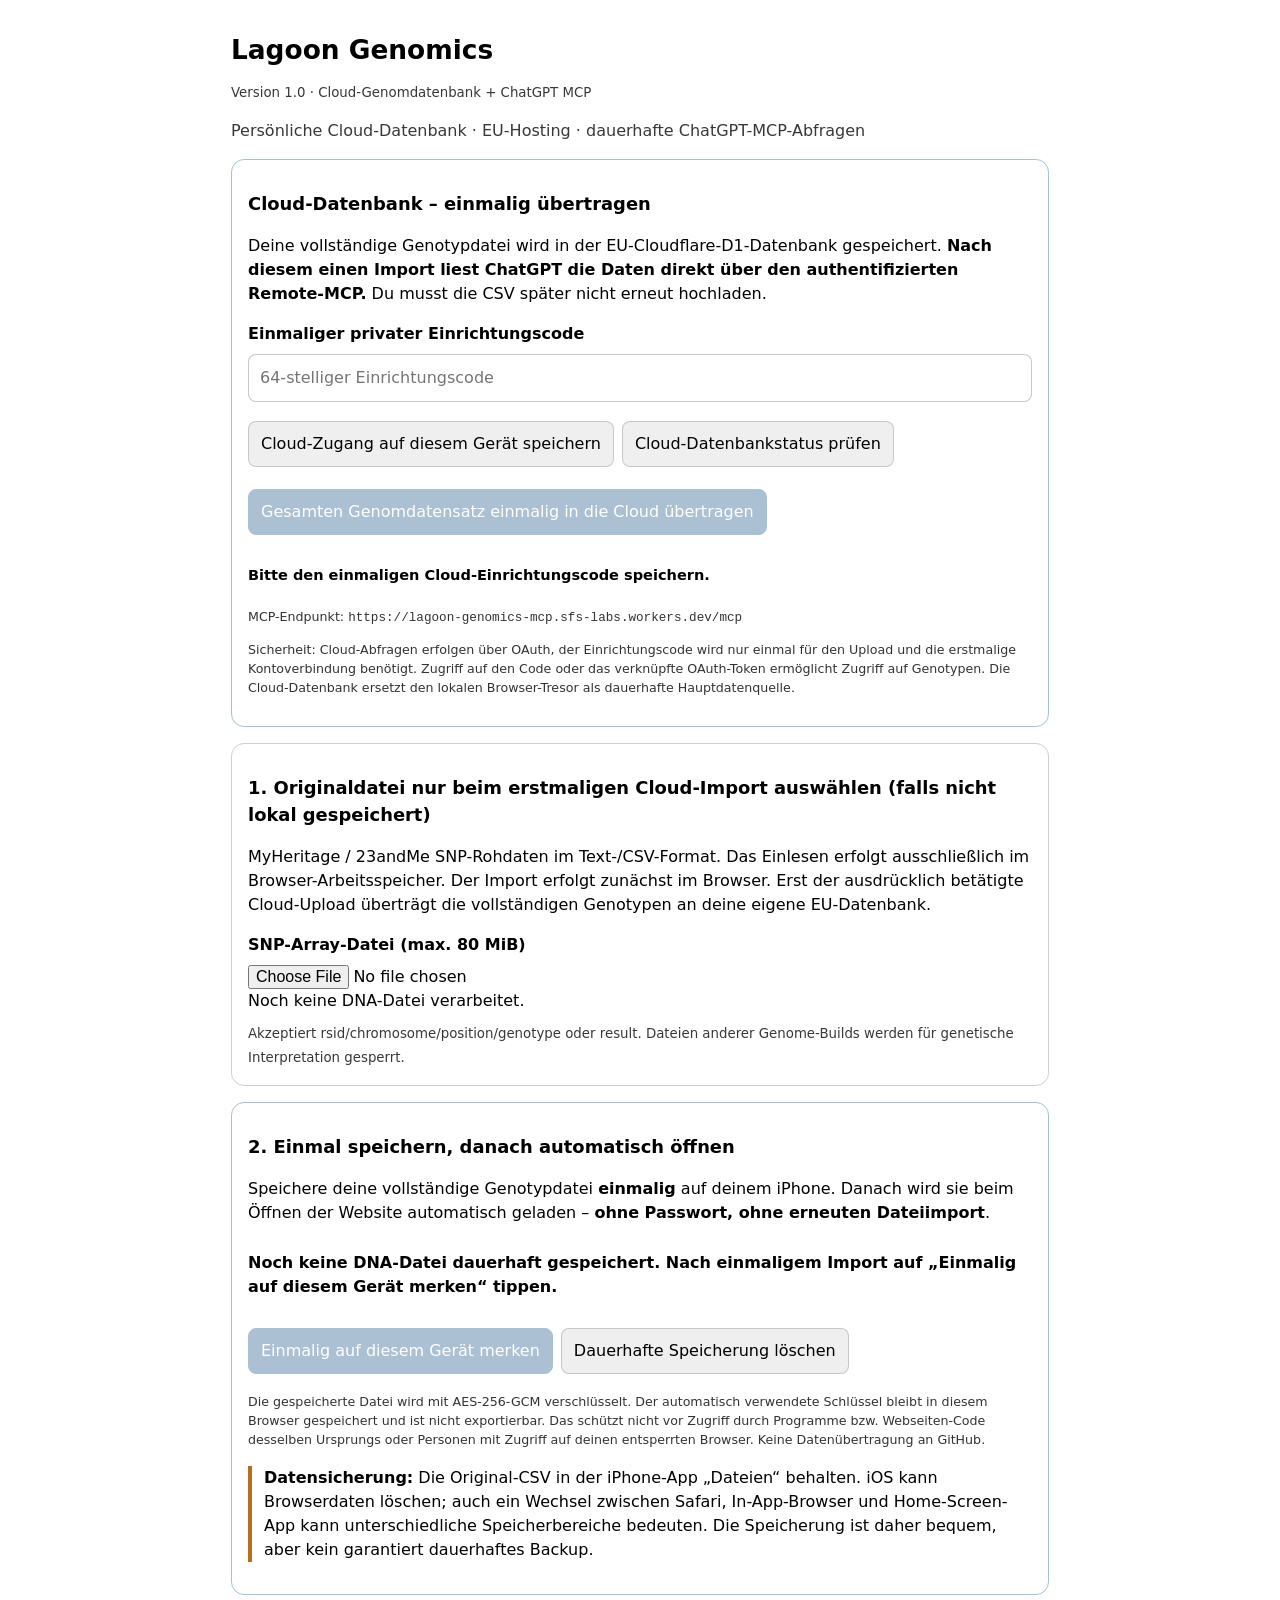
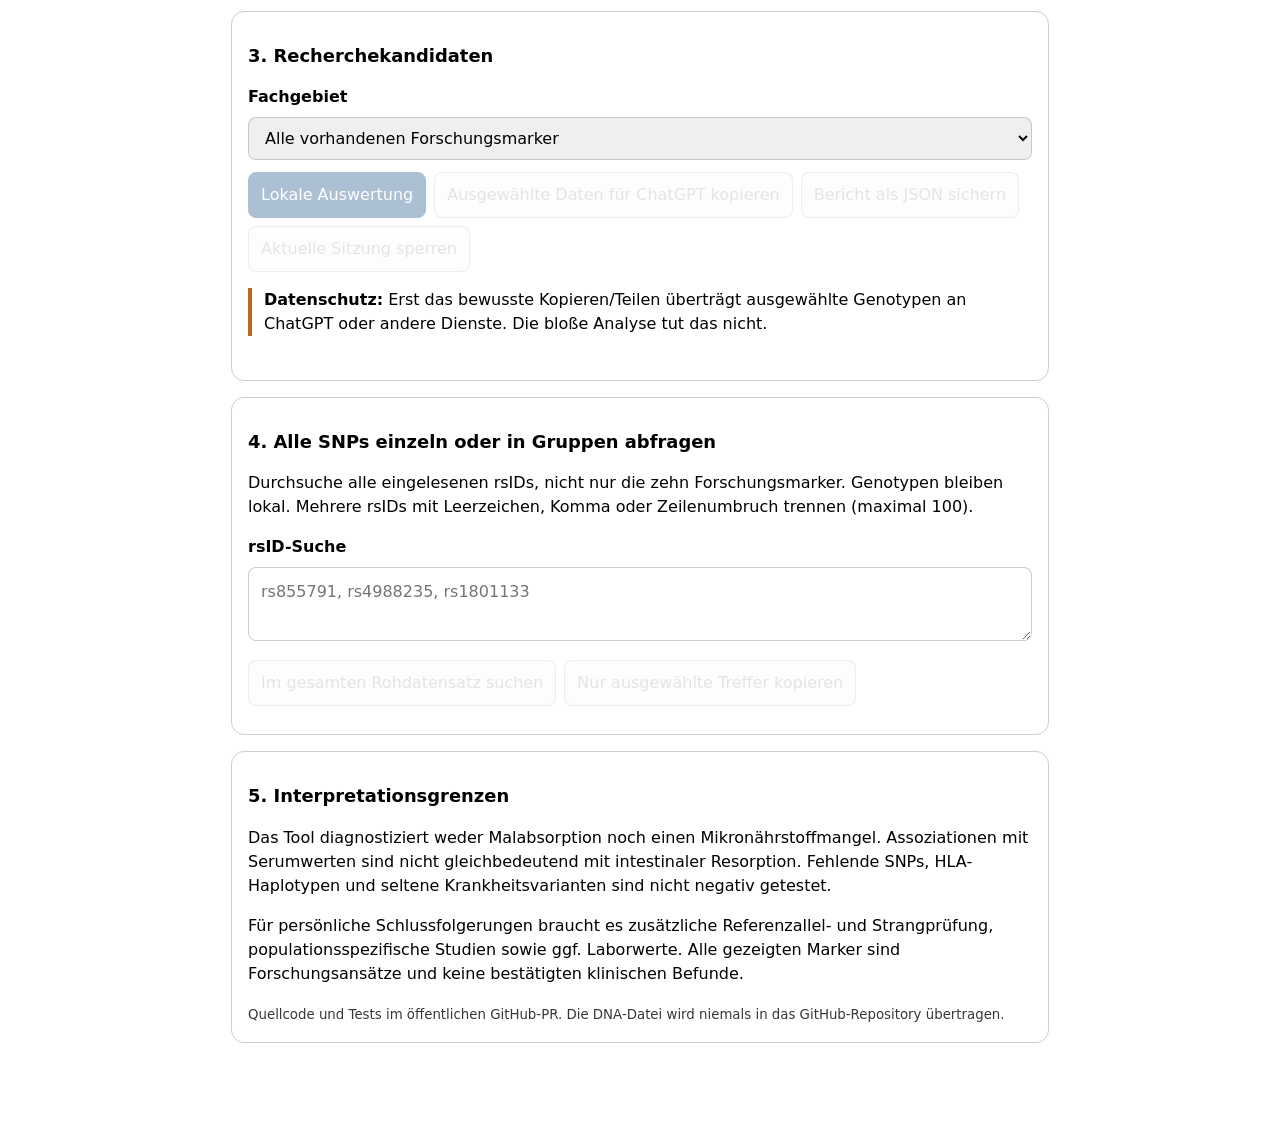
==== commit 8aad63f8: "Publish cloud database-first Lagoon Genomics v1.0 with one-time EU D1 import and remote OAuth MCP" ====
--- a/index.html
+++ b/index.html
@@ -3,17 +3,32 @@
 <head>
 <meta charset="utf-8"><meta name="viewport" content="width=device-width, initial-scale=1, viewport-fit=cover">
 <meta name="referrer" content="no-referrer"><meta name="color-scheme" content="light dark">
-<meta http-equiv="Content-Security-Policy" content="default-src 'none'; script-src 'self'; style-src 'self'; connect-src 'none'; img-src 'self'; manifest-src 'self'; base-uri 'none'; form-action 'none'; object-src 'none'; frame-ancestors 'none'">
+<meta http-equiv="Content-Security-Policy" content="default-src 'none'; script-src 'self'; style-src 'self'; connect-src https://lagoon-genomics-mcp.sfs-labs.workers.dev; img-src 'self'; manifest-src 'self'; base-uri 'none'; form-action 'none'; object-src 'none'; frame-ancestors 'none'">
 <title>Lagoon Genomics — private SNP Explorer</title>
 <link rel="manifest" href="./manifest.webmanifest">
-<link rel="stylesheet" href="./style.css?v=7">
+<link rel="stylesheet" href="./style.css?v=8">
 </head>
 <body>
-<header><h1>Lagoon Genomics</h1><small class="version">Version 0.6 · Dauerhaft gespeichert, ohne Passwort</small><p class="sub">Private DNA-SNP-Analyse · iPhone-tauglich · kostenlos · ohne Cloud-Upload</p></header>
+<header><h1>Lagoon Genomics</h1><small class="version">Version 1.0 · Cloud-Genomdatenbank + ChatGPT MCP</small><p class="sub">Persönliche Cloud-Datenbank · EU-Hosting · dauerhafte ChatGPT-MCP-Abfragen</p></header>
 <main>
+<section class="panel vault-panel">
+<h2>Cloud-Datenbank – einmalig übertragen</h2>
+<p>Deine vollständige Genotypdatei wird in der EU-Cloudflare-D1-Datenbank gespeichert. <strong>Nach diesem einen Import liest ChatGPT die Daten direkt über den authentifizierten Remote-MCP.</strong> Du musst die CSV später nicht erneut hochladen.</p>
+<label for="cloudOwnerToken">Einmaliger privater Einrichtungscode</label>
+<input id="cloudOwnerToken" type="password" autocomplete="off" spellcheck="false" placeholder="64-stelliger Einrichtungscode">
+<div class="actions">
+<button id="cloudRememberToken">Cloud-Zugang auf diesem Gerät speichern</button>
+<button id="cloudStatusButton">Cloud-Datenbankstatus prüfen</button>
+<button id="cloudUploadButton" class="primary" disabled>Gesamten Genomdatensatz einmalig in die Cloud übertragen</button>
+</div>
+<progress id="cloudProgress" value="0" max="100" hidden></progress>
+<output id="cloudMessage" role="status" aria-live="polite">Cloud-Upload noch nicht gestartet. Bestehende lokal gespeicherte SNPs können ohne erneuten Dateiimport verwendet werden.</output>
+<p class="marker-meta">MCP-Endpunkt: <code>https://lagoon-genomics-mcp.sfs-labs.workers.dev/mcp</code></p>
+<p class="marker-meta">Sicherheit: Cloud-Abfragen erfolgen über OAuth, der Einrichtungscode wird nur einmal für den Upload und die erstmalige Kontoverbindung benötigt. Zugriff auf den Code oder das verknüpfte OAuth-Token ermöglicht Zugriff auf Genotypen. Die Cloud-Datenbank ersetzt den lokalen Browser-Tresor als dauerhafte Hauptdatenquelle.</p>
+</section>
 <section class="panel">
-<h2>1. Originaldatei auf deinem Gerät auswählen</h2>
-<p>MyHeritage / 23andMe SNP-Rohdaten im Text-/CSV-Format. Das Einlesen erfolgt ausschließlich im Browser-Arbeitsspeicher. Kein Upload. Nach dem ersten Einlesen kannst du die Originaldatei dauerhaft auf diesem Gerät merken – ohne Passwort.</p>
+<h2>1. Originaldatei nur beim erstmaligen Cloud-Import auswählen (falls nicht lokal gespeichert)</h2>
+<p>MyHeritage / 23andMe SNP-Rohdaten im Text-/CSV-Format. Das Einlesen erfolgt ausschließlich im Browser-Arbeitsspeicher. Der Import erfolgt zunächst im Browser. Erst der ausdrücklich betätigte Cloud-Upload überträgt die vollständigen Genotypen an deine eigene EU-Datenbank.</p>
 <label for="raw">SNP-Array-Datei (max. 80 MiB)</label>
 <input id="raw" type="file" accept=".txt,.tsv,.csv,text/plain,text/csv">
 <progress id="progress" value="0" max="100" hidden></progress>
@@ -66,5 +81,5 @@
 <small>Quellcode und Tests im öffentlichen GitHub-PR. Die DNA-Datei wird niemals in das GitHub-Repository übertragen.</small>
 </section>
 </main>
-<script type="module" src="./app.js?v=7"></script>
+<script type="module" src="./app.js?v=8"></script>
 </body></html>
--- a/style.css
+++ b/style.css
@@ -48,3 +48,7 @@
 .vault-restore{margin-top:20px;padding-top:14px;border-top:1px solid #8885}
 .vault-panel [hidden]{display:none!important}
 .version{display:block;margin-top:5px}
+
+#cloudOwnerToken{display:block;width:100%;padding:11px;border-radius:8px;border:1px solid #9998;font:inherit}
+#cloudMessage{font-size:.91rem;margin:12px 0;overflow-wrap:anywhere}
+#cloudProgress{width:100%}
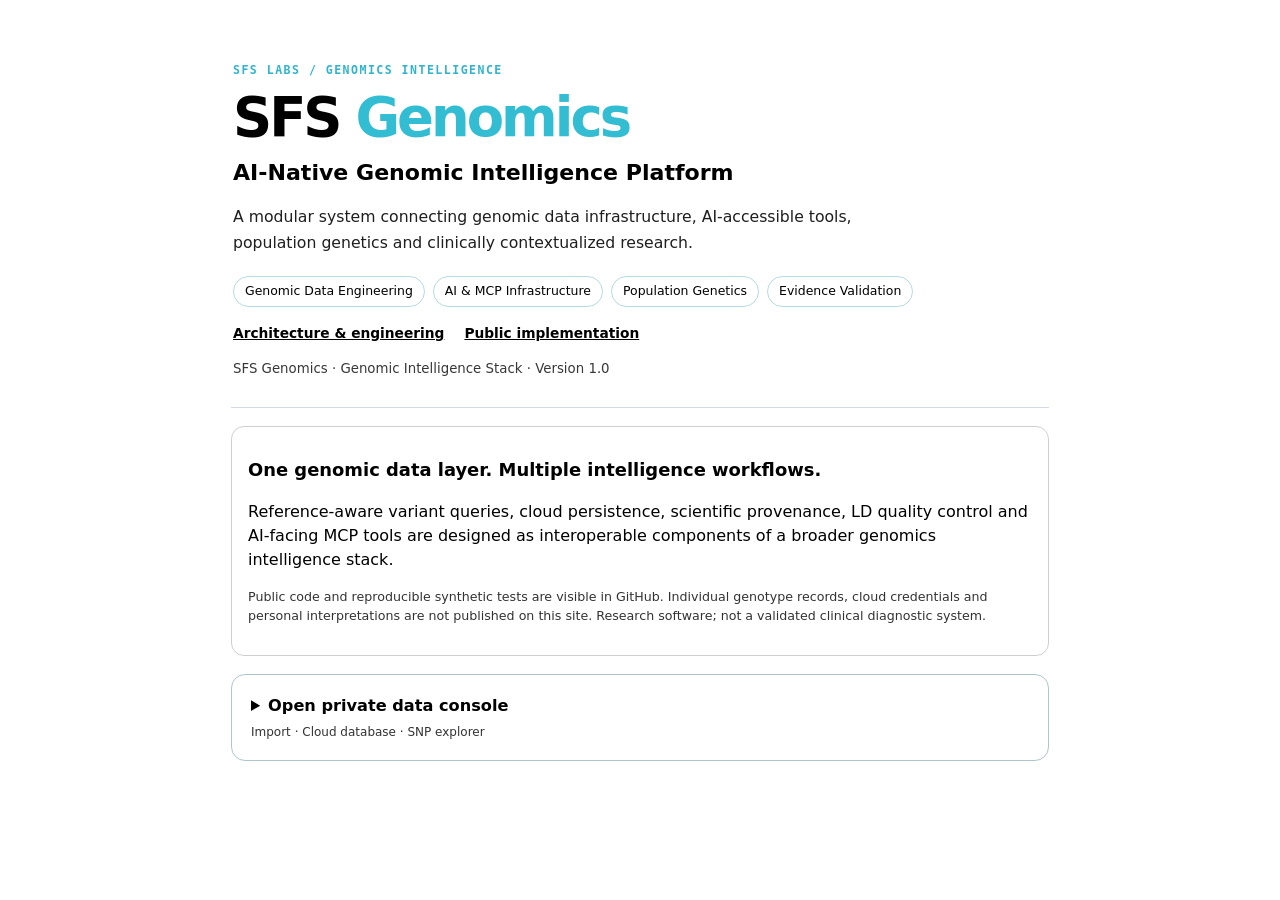
==== commit 86e3fe63: "Publish SFS Genomics AI-native genomic intelligence brand and public engineering portfolio" ====
--- a/index.html
+++ b/index.html
@@ -4,13 +4,29 @@
 <meta charset="utf-8"><meta name="viewport" content="width=device-width, initial-scale=1, viewport-fit=cover">
 <meta name="referrer" content="no-referrer"><meta name="color-scheme" content="light dark">
 <meta http-equiv="Content-Security-Policy" content="default-src 'none'; script-src 'self'; style-src 'self'; connect-src https://lagoon-genomics-mcp.sfs-labs.workers.dev; img-src 'self'; manifest-src 'self'; base-uri 'none'; form-action 'none'; object-src 'none'; frame-ancestors 'none'">
-<title>Lagoon Genomics — private SNP Explorer</title>
+<title>SFS Genomics | AI-Native Genomic Intelligence</title>
 <link rel="manifest" href="./manifest.webmanifest">
 <link rel="stylesheet" href="./style.css?v=8">
 </head>
 <body>
-<header><h1>Lagoon Genomics</h1><small class="version">Version 1.0 · Cloud-Genomdatenbank + ChatGPT MCP</small><p class="sub">Persönliche Cloud-Datenbank · EU-Hosting · dauerhafte ChatGPT-MCP-Abfragen</p></header>
+<header class="brand-header">
+  <p class="eyebrow">SFS LABS / GENOMICS INTELLIGENCE</p>
+  <h1>SFS <span class="brand-accent">Genomics</span></h1>
+  <p class="tagline">AI-Native Genomic Intelligence Platform</p>
+  <p class="sub">A modular system connecting genomic data infrastructure, AI-accessible tools, population genetics and clinically contextualized research.</p>
+  <div class="brand-pills"><span>Genomic Data Engineering</span><span>AI &amp; MCP Infrastructure</span><span>Population Genetics</span><span>Evidence Validation</span></div>
+  <div class="brand-links"><a href="https://github.com/SFS-Labs/lagoon/blob/claude/analyze-snps-report-omgvm/genomics/PORTFOLIO.md" rel="noopener noreferrer" target="_blank">Architecture &amp; engineering</a><a href="https://github.com/SFS-Labs/lagoon/pull/1" rel="noopener noreferrer" target="_blank">Public implementation</a></div>
+  <small class="version">SFS Genomics · Genomic Intelligence Stack · Version 1.0</small>
+</header>
 <main>
+<section class="panel" aria-labelledby="overview-title">
+  <h2 id="overview-title">One genomic data layer. Multiple intelligence workflows.</h2>
+  <p>Reference-aware variant queries, cloud persistence, scientific provenance, LD quality control and AI-facing MCP tools are designed as interoperable components of a broader genomics intelligence stack.</p>
+  <p class="marker-meta">Public code and reproducible synthetic tests are visible in GitHub. Individual genotype records, cloud credentials and personal interpretations are not published on this site. Research software; not a validated clinical diagnostic system.</p>
+</section>
+<details class="operator-console">
+  <summary>Open private data console <span>Import · Cloud database · SNP explorer</span></summary>
+  <div class="operator-body">
 <section class="panel vault-panel">
 <h2>Cloud-Datenbank – einmalig übertragen</h2>
 <p>Deine vollständige Genotypdatei wird in der EU-Cloudflare-D1-Datenbank gespeichert. <strong>Nach diesem einen Import liest ChatGPT die Daten direkt über den authentifizierten Remote-MCP.</strong> Du musst die CSV später nicht erneut hochladen.</p>
@@ -80,6 +96,8 @@
 <p>Für persönliche Schlussfolgerungen braucht es zusätzliche Referenzallel- und Strangprüfung, populationsspezifische Studien sowie ggf. Laborwerte. Alle gezeigten Marker sind Forschungsansätze und keine bestätigten klinischen Befunde.</p>
 <small>Quellcode und Tests im öffentlichen GitHub-PR. Die DNA-Datei wird niemals in das GitHub-Repository übertragen.</small>
 </section>
+  </div>
+</details>
 </main>
 <script type="module" src="./app.js?v=8"></script>
 </body></html>
--- a/style.css
+++ b/style.css
@@ -52,3 +52,22 @@
 #cloudOwnerToken{display:block;width:100%;padding:11px;border-radius:8px;border:1px solid #9998;font:inherit}
 #cloudMessage{font-size:.91rem;margin:12px 0;overflow-wrap:anywhere}
 #cloudProgress{width:100%}
+
+/* SFS Genomics identity — compact, technical, responsive portfolio presentation */
+.brand-header{padding:24px 2px 28px;border-bottom:1px solid #8897ad5c;margin-bottom:18px}
+.brand-header .eyebrow{font:700 .72rem ui-monospace,SFMono-Regular,monospace;letter-spacing:.13em;text-transform:uppercase;color:#31b3ce}
+.brand-header h1{font-size:clamp(2rem,7vw,3.4rem);letter-spacing:-.055em;line-height:1.05;margin:12px 0 10px;font-weight:760}
+.brand-accent{color:#33bdd2}
+.brand-header .tagline{font-size:clamp(1.06rem,3.5vw,1.38rem);font-weight:640;margin:8px 0 15px}
+.brand-header .sub{max-width:700px;font-size:.98rem;opacity:.88;line-height:1.65}
+.brand-pills{display:flex;flex-wrap:wrap;gap:8px;margin:20px 0 16px}
+.brand-pills span{border:1px solid #3399b25c;border-radius:100px;padding:5px 11px;font-size:.78rem}
+.brand-links{display:flex;gap:20px;flex-wrap:wrap;margin:8px 0 15px}
+.brand-links a{font-size:.86rem;font-weight:600;color:inherit}
+.operator-console{border:1px solid #658c9d82;border-radius:14px;min-width:0;margin:2px 0 20px}
+.operator-console>summary{cursor:pointer;padding:19px;font-size:1.01rem;font-weight:680}
+.operator-console>summary span{font-size:.75rem;font-weight:400;opacity:.8;display:block;margin-top:5px}
+.operator-console[open]>summary{border-bottom:1px solid #658c9d82}
+.operator-body{display:grid;gap:16px;padding:14px}
+.operator-body>.panel{min-width:0}
+@media(min-width:720px){.brand-header{padding-top:35px}.operator-body{padding:18px}}
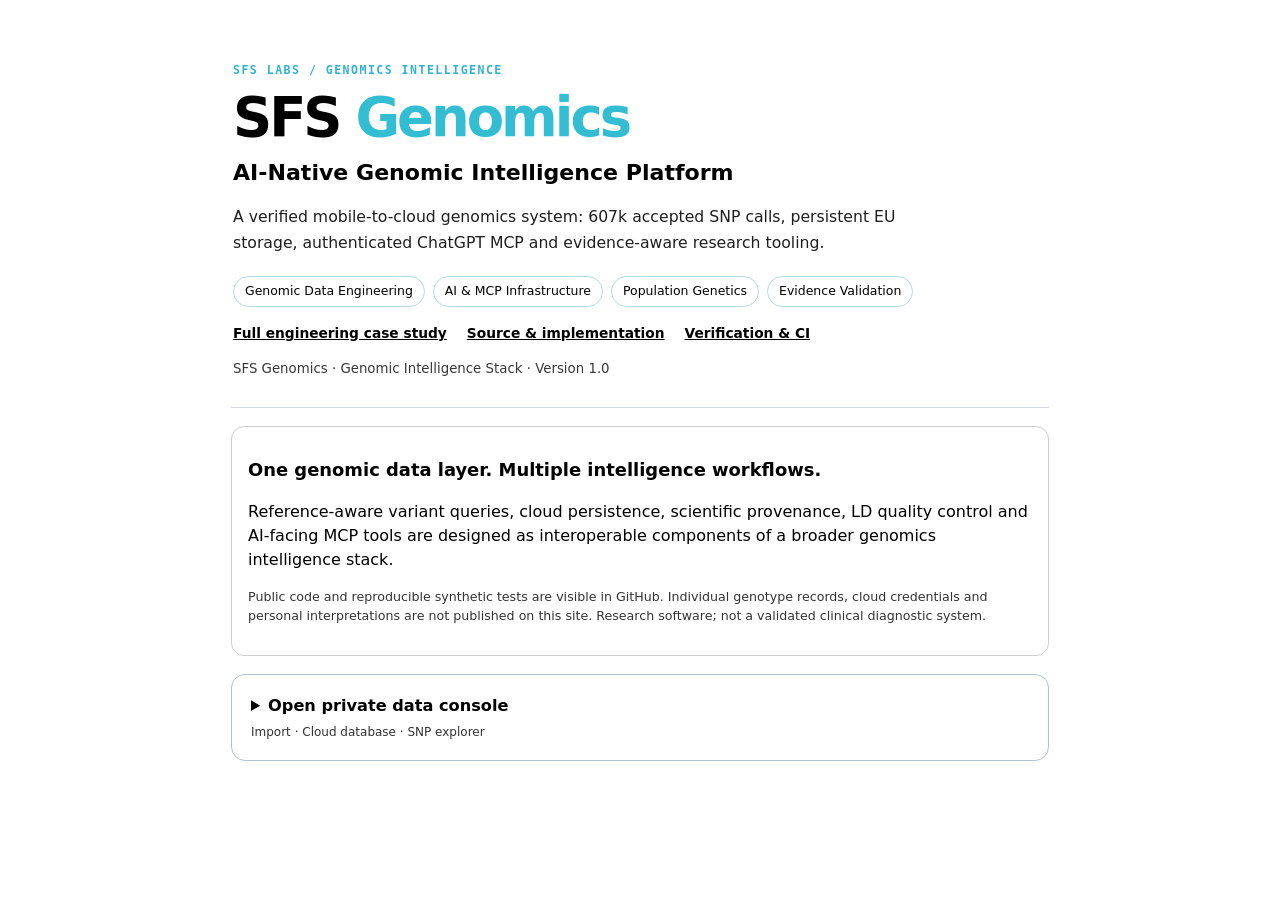
==== commit a7ee0a20: "Publish SFS Genomics GitBook flagship links and proof-backed homepage" ====
--- a/index.html
+++ b/index.html
@@ -5,6 +5,9 @@
 <meta name="referrer" content="no-referrer"><meta name="color-scheme" content="light dark">
 <meta http-equiv="Content-Security-Policy" content="default-src 'none'; script-src 'self'; style-src 'self'; connect-src https://lagoon-genomics-mcp.sfs-labs.workers.dev; img-src 'self'; manifest-src 'self'; base-uri 'none'; form-action 'none'; object-src 'none'; frame-ancestors 'none'">
 <title>SFS Genomics | AI-Native Genomic Intelligence</title>
+<meta name="description" content="SFS Genomics: a verified 607k-call mobile genomic data pipeline with Cloudflare EU D1, OAuth MCP for ChatGPT and reproducible scientific evidence validation.">
+<meta property="og:title" content="SFS Genomics | AI-Native Genomic Intelligence Platform">
+<meta property="og:description" content="607k SNP calls. Cloudflare EU D1. Authenticated MCP in ChatGPT. Evidence-aware research and reproducible verification.">
 <link rel="manifest" href="./manifest.webmanifest">
 <link rel="stylesheet" href="./style.css?v=8">
 </head>
@@ -13,9 +16,9 @@
   <p class="eyebrow">SFS LABS / GENOMICS INTELLIGENCE</p>
   <h1>SFS <span class="brand-accent">Genomics</span></h1>
   <p class="tagline">AI-Native Genomic Intelligence Platform</p>
-  <p class="sub">A modular system connecting genomic data infrastructure, AI-accessible tools, population genetics and clinically contextualized research.</p>
+  <p class="sub">A verified mobile-to-cloud genomics system: 607k accepted SNP calls, persistent EU storage, authenticated ChatGPT MCP and evidence-aware research tooling.</p>
   <div class="brand-pills"><span>Genomic Data Engineering</span><span>AI &amp; MCP Infrastructure</span><span>Population Genetics</span><span>Evidence Validation</span></div>
-  <div class="brand-links"><a href="https://github.com/SFS-Labs/lagoon/blob/claude/analyze-snps-report-omgvm/genomics/PORTFOLIO.md" rel="noopener noreferrer" target="_blank">Architecture &amp; engineering</a><a href="https://github.com/SFS-Labs/lagoon/pull/1" rel="noopener noreferrer" target="_blank">Public implementation</a></div>
+  <div class="brand-links"><a href="https://sfs-labs.gitbook.io/sfs-labs-docs/ai-docs/featured-engineering-project-sfs-genomics/sfs-genomics" rel="noopener noreferrer" target="_blank">Full engineering case study</a><a href="https://github.com/SFS-Labs/lagoon/pull/1" rel="noopener noreferrer" target="_blank">Source &amp; implementation</a><a href="https://github.com/SFS-Labs/lagoon/actions/workflows/genomics-ci.yml" rel="noopener noreferrer" target="_blank">Verification &amp; CI</a></div>
   <small class="version">SFS Genomics · Genomic Intelligence Stack · Version 1.0</small>
 </header>
 <main>
